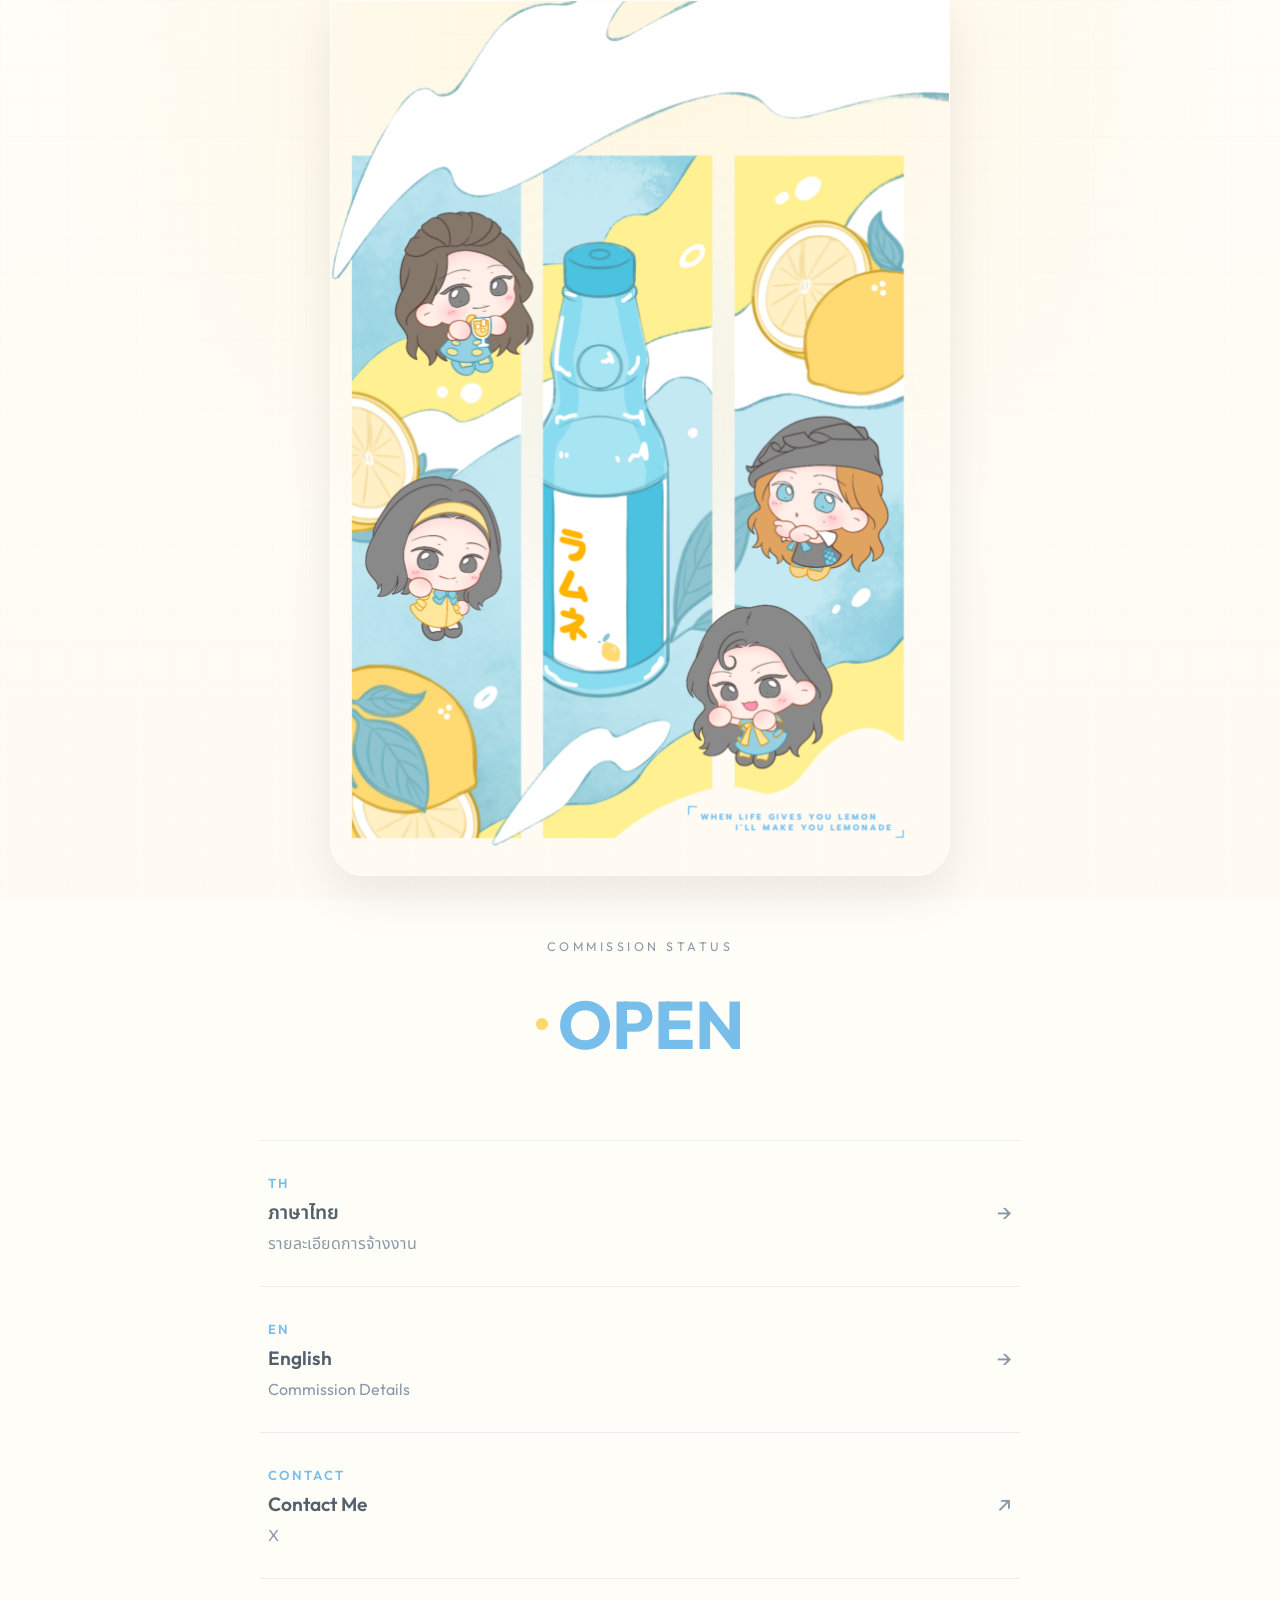
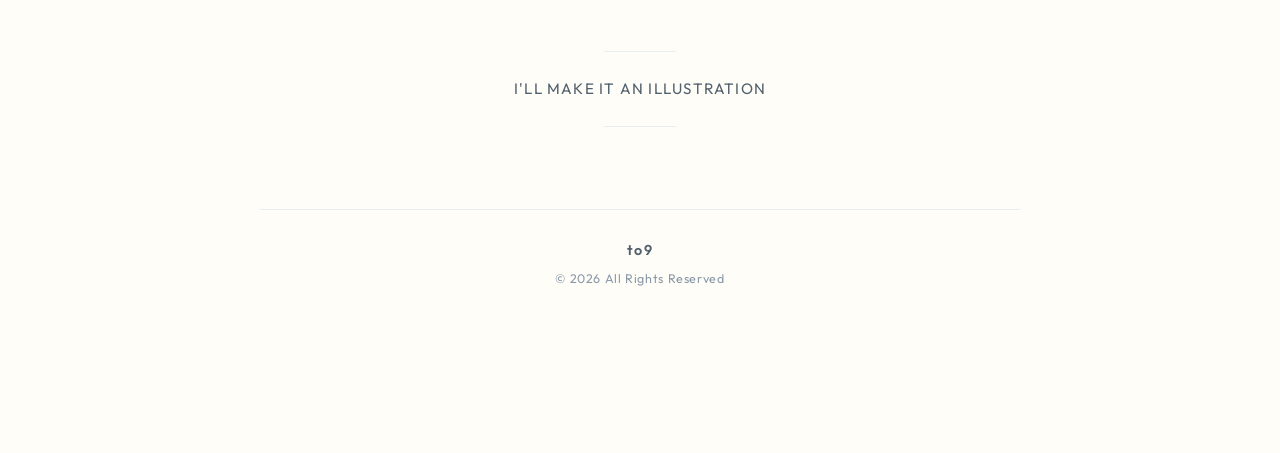
==== index.html @ 86a61d37 "cms" ====
<!DOCTYPE html>
<html lang="en">
<head>
<meta charset="UTF-8">
<meta name="viewport" content="width=device-width,initial-scale=1">
<meta name="description" content="Illustration Commission">
<meta name="theme-color" content="#FFFDF8">
<title>to9 Commission</title>

<link rel="preconnect" href="https://fonts.googleapis.com">
<link rel="preconnect" href="https://fonts.gstatic.com" crossorigin>
<link href="https://fonts.googleapis.com/css2?family=Outfit:wght@300;400;500;600;700&family=Noto+Sans+Thai:wght@300;400;500;600&display=swap" rel="stylesheet">

<link rel="stylesheet" href="css/style.css">
</head>

<body>

<div class="bg"></div>

<main class="container">

<section class="hero">

<img
class="poster"
src="assets/hero.png"
alt="Commission Poster"
loading="eager">

</section>

<section class="status">

<p class="eyebrow">
Commission Status
</p>

<h1 id="status">
<span class="status-dot"></span>
OPEN
</h1>

</section>

<section class="menu">

<a class="menu-item" href="th.html">

<div>

<span class="code">
TH
</span>

<h2>
ภาษาไทย
</h2>

<p>
รายละเอียดการจ้างงาน
</p>

</div>

<span class="arrow">
→
</span>

</a>

<a class="menu-item" href="en.html">

<div>

<span class="code">
EN
</span>

<h2>
English
</h2>

<p>
Commission Details
</p>

</div>

<span class="arrow">
→
</span>

</a>

<a
class="menu-item"
href="https://x.com/to9__s?s=20"
id="contactButton">

<div>

<span class="code">
CONTACT
</span>

<h2>
Contact Me
</h2>

<p>
X
</p>

</div>

<span class="arrow">
↗
</span>

</a>

</section>

<section class="tagline">

<p>

I'LL MAKE IT AN ILLUSTRATION

</p>

</section>

<footer class="footer">

    <div class="footer-line"></div>

    <p class="footer-logo">

        to9

    </p>

    <p class="footer-copy">

        © 2026 All Rights Reserved

    </p>

</footer>

</main>

<script>

const CONFIG = {

    status: "OPEN",

    contact: "#",

    twitter: "#",

    instagram: "#",

    bluesky: "#"

};

const statusElement = document.getElementById("status");
const contactButton = document.getElementById("contactButton");

if (CONFIG.status === "OPEN") {

    statusElement.innerHTML =
    '<span class="status-dot"></span>OPEN';

} else {

    statusElement.innerHTML =
    '<span class="status-dot closed"></span>CLOSED';

}

contactButton.href = CONFIG.contact;

</script>

<script src="js/script.js"></script>

</body>

</html>
---- css/style.css ----
/* ==========================================================
   Ramune × Lemon Commission v2.0
   Mobile First
========================================================== */

:root{

--bg:#FFFDF8;

--surface:#FFFFFF;

--text:#52616D;

--text-light:#8A99A8;

--line:#E6EDF3;

--blue:#78BEEA;

--blue-dark:#5AA8DA;

--yellow:#FFD86A;

--shadow:0 18px 50px rgba(0,0,0,.08);

--radius:22px;

--max-width:720px;

--transition:.28s cubic-bezier(.4,0,.2,1);

}

*{

margin:0;

padding:0;

box-sizing:border-box;

}

html{

scroll-behavior:smooth;

}

body{

font-family:"Outfit","Noto Sans Thai",sans-serif;

background:var(--bg);

color:var(--text);

line-height:1.7;

-webkit-font-smoothing:antialiased;

text-rendering:optimizeLegibility;

overflow-x:hidden;

opacity:1;

transition:opacity .18s ease;

margin: 0;

padding: 0;

}

/* Background */

.bg{

position:fixed;

inset:0;

z-index:-10;

background:

linear-gradient(

180deg,

#FFFDF8 0%,

#FFFBF3 100%

);

}

.bg::before{

content:"";

position:absolute;

inset:0;

background-image:

linear-gradient(

rgba(120,190,234,.06) 1px,

transparent 1px

),

linear-gradient(

90deg,

rgba(120,190,234,.06) 1px,

transparent 1px

);

background-size:34px 34px;

opacity:.45;

}

.bg::after{

content:"";

position:absolute;

inset:0;

background:

radial-gradient(

circle at top,

rgba(255,216,106,.18),

transparent 55%

);

}

/* Container */

.container{

width:min(92%,var(--max-width));

margin:auto;

padding:0px 0 80px;

}

/* Hero */

.hero{

display:flex;

justify-content:center;

}

.poster{

width:100%;

display:block;

border-radius:0 0 30px 30px;

box-shadow:var(--shadow);

border:1px solid rgba(255,255,255,.8);

transition:var(--transition);

}

.poster:hover{

transform:translateY(-4px);

}

/* Status */

.status{

text-align:center;

padding:46px 0 32px;

}

.eyebrow{

font-size:.78rem;

letter-spacing:.28em;

text-transform:uppercase;

color:var(--text-light);

margin-bottom:10px;

}

#status{

display:flex;

justify-content:center;

align-items:center;

gap:10px;

font-size:clamp(2.4rem,8vw,3.8rem);

font-weight:700;

color:var(--blue);

}

.status-dot{

width:12px;

height:12px;

border-radius:50%;

background:var(--yellow);

flex-shrink:0;

}

.status-dot.closed{

background:#BFC7CF;

}

/* ==========================================================
   Menu
========================================================== */

.menu{

display:flex;

flex-direction:column;

gap:0;

margin-top:10px;

}

.menu-item{

display:flex;

align-items:center;

justify-content:space-between;

padding:24px 2px;

text-decoration:none;

color:var(--text);

border-top:1px solid var(--line);

transition:var(--transition);

}

.menu-item:last-child{

border-bottom:1px solid var(--line);

}

.language-left{

display:flex;

align-items:center;

gap:18px;

}

.code{

width:58px;

font-size:.82rem;

font-weight:600;

letter-spacing:.18em;

color:var(--blue);

flex-shrink:0;

}

.menu-item h2{

font-size:1.08rem;

font-weight:600;

margin-bottom:2px;

}

.menu-item p{

font-size:.92rem;

color:var(--text-light);

}

.arrow{

font-size:1.4rem;

color:var(--text-light);

transition:var(--transition);

}

.menu-item:hover{

padding-left:10px;

}

.menu-item:hover .arrow{

transform:translateX(8px);

color:var(--blue);

}

.menu-item:hover h2{

color:var(--blue-dark);

}

/* ==========================================================
   Tagline
========================================================== */

.tagline{

padding:48px 0 54px;

text-align:center;

}

.tagline p{

font-size:.95rem;

letter-spacing:.08em;

color:var(--text);

margin-bottom:10px;

}

.tagline::before{

content:"";

display:block;

width:72px;

height:1px;

margin:0 auto 24px;

background:var(--line);

}

.tagline::after{

content:"";

display:block;

width:72px;

height:1px;

margin:24px auto 0;

background:var(--line);

}

/* ==========================================================
   Footer
========================================================== */

.footer{

padding-bottom:36px;

text-align:center;

}

.footer-line{

width:100%;

height:1px;

background:var(--line);

margin-bottom:28px;

}

.footer-logo{

font-size:.9rem;

font-weight:600;

letter-spacing:.08em;

margin-bottom:6px;

}

.footer-copy{

font-size:.78rem;

color:var(--text-light);

letter-spacing:.05em;

}

/* ==========================================================
   Selection
========================================================== */

::selection{

background:rgba(120,190,234,.22);

color:var(--text);

}

::-moz-selection{

background:rgba(120,190,234,.22);

color:var(--text);

}

/* ==========================================================
   Animation
========================================================== */

.poster,
.status,
.menu-item,
.tagline,
.footer{

opacity:0;

transform:translateY(18px);

animation:fadeUp .8s ease forwards;

}

.status{

animation-delay:.12s;

}

.menu-item:nth-child(1){

animation-delay:.22s;

}

.menu-item:nth-child(2){

animation-delay:.32s;

}

.menu-item:nth-child(3){

animation-delay:.42s;

}

.tagline{

animation-delay:.52s;

}

.footer{

animation-delay:.62s;

}

@keyframes fadeUp{

from{

opacity:0;

transform:translateY(0px);

}

to{

opacity:1;

transform:translateY(0);

}

}

/* ==========================================================
   Hero Glow
========================================================== */

.hero{

position:relative;

}

.hero::before{

content:"";

position:absolute;

width:320px;

height:320px;

left:50%;

top:50%;

transform:translate(-50%,-50%);

background:

radial-gradient(

circle,

rgba(255,216,106,.18),

rgba(120,190,234,.10),

transparent 72%

);

filter:blur(55px);

z-index:-1;

}

/* ==========================================================
   Focus
========================================================== */

a:focus-visible{

outline:2px solid var(--blue);

outline-offset:6px;

border-radius:8px;

}

/* ==========================================================
   Touch
========================================================== */

@media (hover:none){

.poster:hover{

transform:none;

}

.menu-item:hover{

padding-left:2px;

}

.menu-item:hover .arrow{

transform:none;

}

}

/* ==========================================================
   Tablet
========================================================== */

@media(min-width:768px){

.container{

width:min(88%,760px);

padding-top:0px;

padding-bottom:110px;

}

.hero{

padding-top:0px;

}

.poster{

max-width:620px;

border-radius:0 0 34px 34px;

}

.status{

padding-top:60px;

padding-bottom:40px;

}

#status{

font-size:4.2rem;

}

.menu{

margin-top:18px;

}

.menu-item{

padding:28px 8px;

}

.menu-item h2{

font-size:1.2rem;

}

.menu-item p{

font-size:1rem;

}

.tagline{

padding:72px 0;

}

.footer{

padding-top:10px;

padding-bottom:54px;

}

}

/* ==========================================================
   Desktop
========================================================== */

@media(min-width:1200px){

.container{

max-width:760px;

}

.poster{

transition:

transform .35s ease,

box-shadow .35s ease;

}

.poster:hover{

transform:

translateY(-6px);

box-shadow:

0 28px 70px rgba(0,0,0,.10);

}

.menu-item{

transition:

padding .28s ease,

background .28s ease;

}

.menu-item:hover{

background:

rgba(255,255,255,.35);

}

.hero::before{

width:420px;

height:420px;

}

}

/* ==========================================================
   iPhone Safe Area
========================================================== */

@supports (padding:max(0px)){

body{

padding-left:max(0px,env(safe-area-inset-left));

padding-right:max(0px,env(safe-area-inset-right));

padding-bottom:max(0px,env(safe-area-inset-bottom));

}

}

/* ==========================================================
   Small Mobile (≤380px)
========================================================== */

@media (max-width:380px){

.container{

width:90%;

padding-top:0px;

}

.poster{

border-radius: 0 0 22px 22px;

}

#status{

font-size:2rem;

gap:8px;

}

.eyebrow{

font-size:.72rem;

letter-spacing:.18em;

}

.menu-item{

padding:18px 0;

}

.language-left{

gap:14px;

}

.code{

width:46px;

font-size:.72rem;

}

.menu-item h2{

font-size:1rem;

}

.menu-item p{

font-size:.82rem;

}

.arrow{

font-size:1.2rem;

}

.tagline{

padding:40px 0;

}

}

/* ==========================================================
   Large Desktop
========================================================== */

@media (min-width:1440px){

.container{

max-width:820px;

}

.poster{

max-width:680px;

}

.hero::before{

width:500px;

height:500px;

}

}

/* ==========================================================
   Reduced Motion
========================================================== */

@media (prefers-reduced-motion:reduce){

*{

animation:none !important;

transition:none !important;

scroll-behavior:auto !important;

}

.poster{

transform:none !important;

}

}

/* ==========================================================
   Print
========================================================== */

@media print{

body{

background:#fff;

color:#000;

}

.bg{

display:none;

}

.menu-item{

color:#000;

}

.arrow{

display:none;

}

.footer{

padding-top:20px;

}

}

/* ==========================================================
   Status Theme
========================================================== */

.status-open{

color:var(--blue);

}

.status-open .status-dot{

background:var(--yellow);

}

.status-closed{

color:var(--text-light);

}

.status-closed .status-dot{

background:#C6CDD4;

}

/* ==========================================================
   Utility
========================================================== */

.hidden{

display:none !important;

}

.center{

text-align:center;

}

.mt-24{

margin-top:24px;

}

.mt-40{

margin-top:40px;

}

.mb-24{

margin-bottom:24px;

}

.mb-40{

margin-bottom:40px;

}

.w-full{

width:100%;

}

/* ==========================================================
   Future Pages
========================================================== */

.page-content{

padding-top:32px;

padding-bottom:72px;

}

.page-content h1{

font-size:2rem;

font-weight:700;

margin-bottom:18px;

}

.page-content h2{

font-size:1.2rem;

margin:36px 0 12px;

}

.page-content p{

margin-bottom:14px;

color:var(--text);

}

.page-content ul{

padding-left:20px;

margin-bottom:20px;

}

.page-content li{

margin-bottom:8px;

}

.page-back{

display:inline-flex;

align-items:center;

gap:8px;

text-decoration:none;

color:var(--blue);

margin-bottom:30px;

transition:var(--transition);

}

.page-back:hover{

gap:14px;

}

/* ==========================================================
   End
========================================================== */

body.page-leave{
    opacity:0;
}
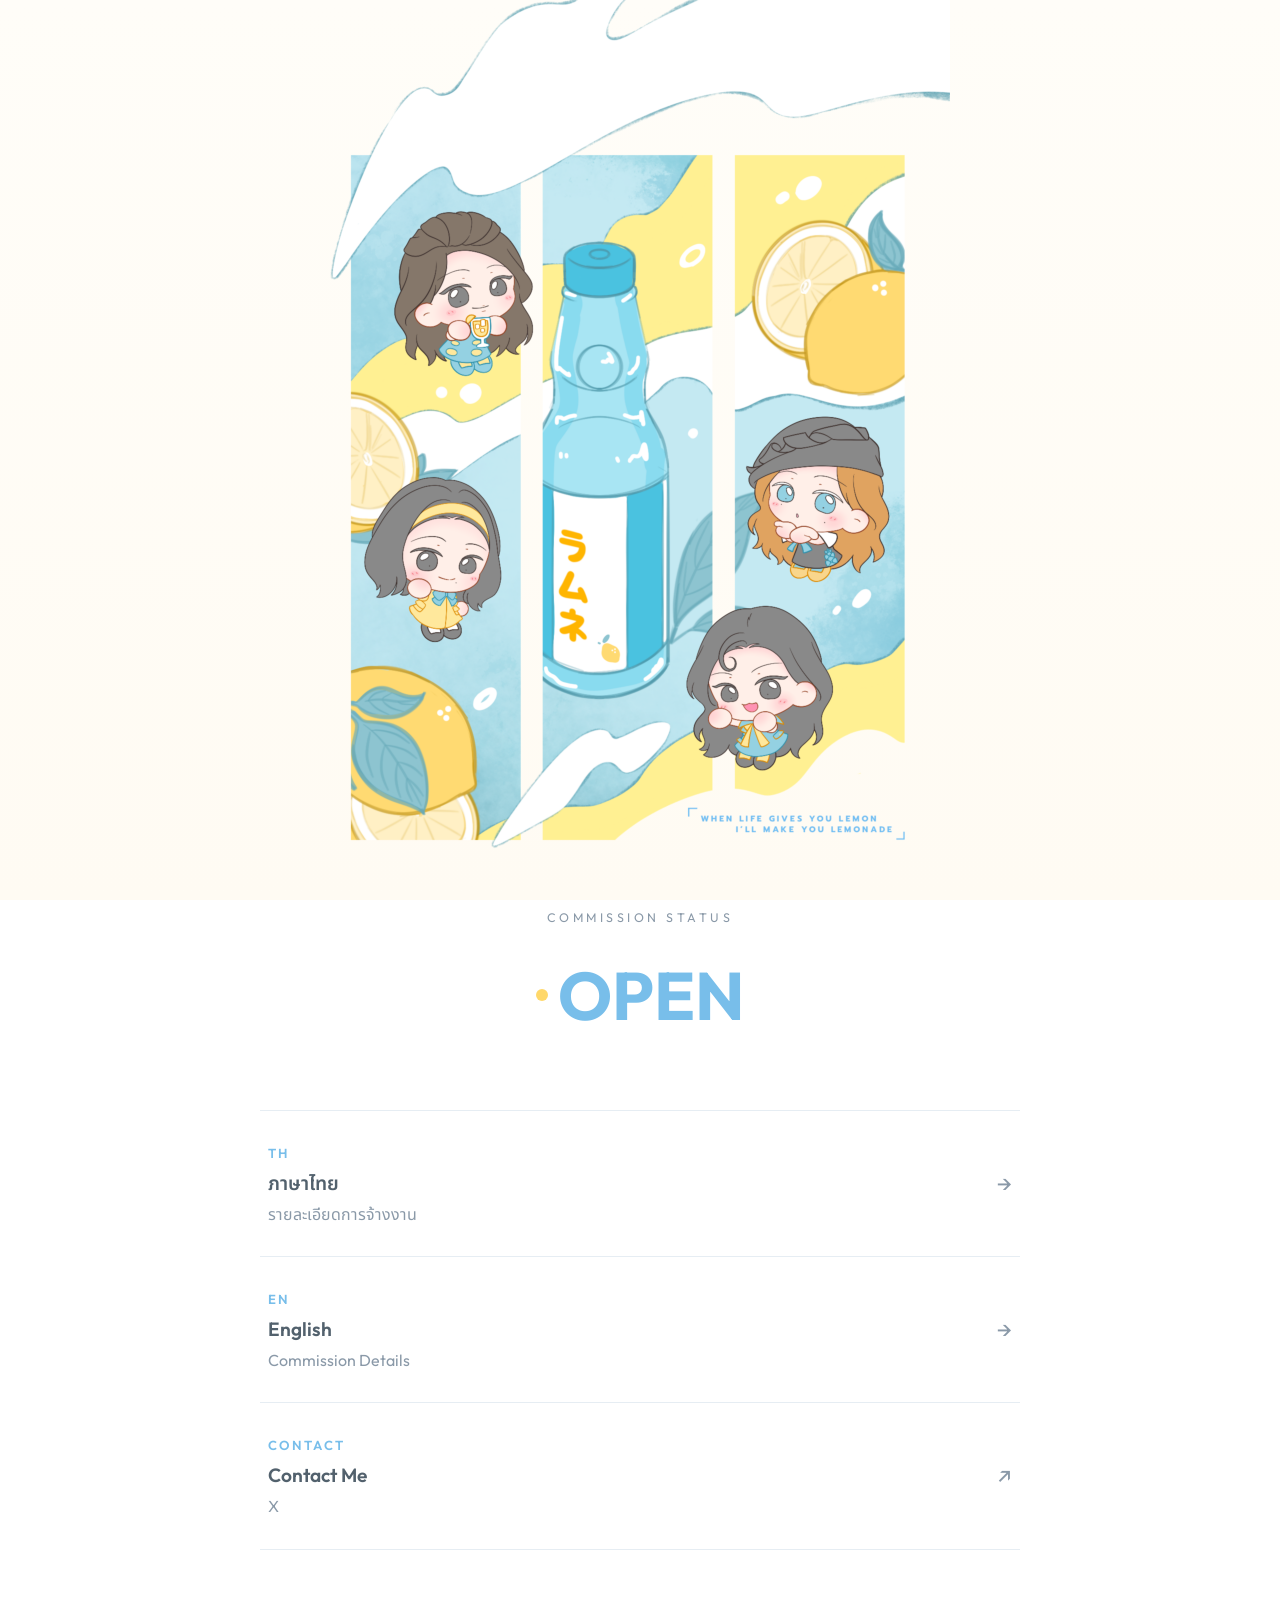
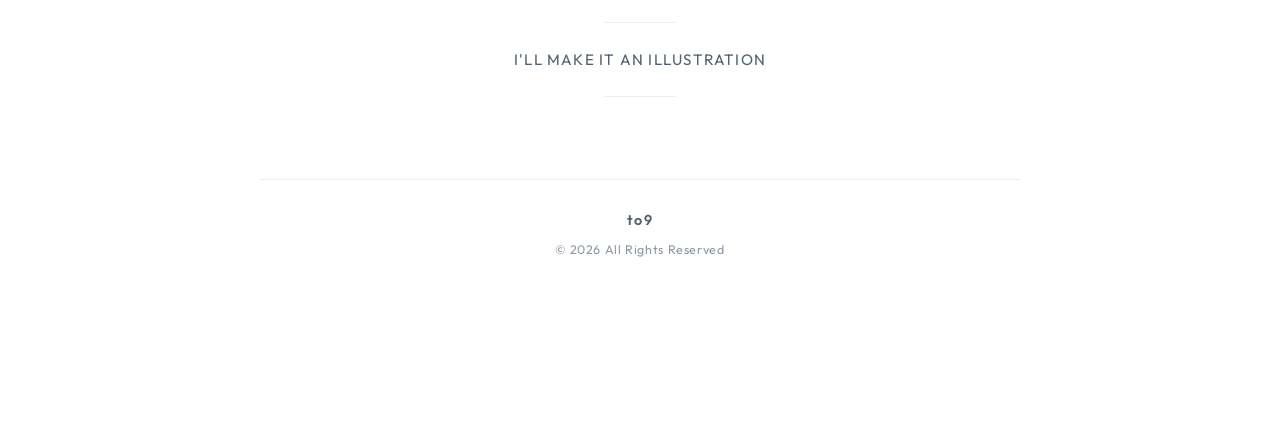
==== commit b5972ab9: "cms" ====
--- a/index.html
+++ b/index.html
@@ -95,7 +95,7 @@
 
 <a
 class="menu-item"
-href="https://x.com/to9__s?s=20"
+href="x.com/to9__s"
 id="contactButton">
 
 <div>
--- a/css/style.css
+++ b/css/style.css
@@ -51,8 +51,6 @@
 
 font-family:"Outfit","Noto Sans Thai",sans-serif;
 
-background:var(--bg);
-
 color:var(--text);
 
 line-height:1.7;
@@ -103,13 +101,13 @@
 
 position:absolute;
 
-inset:0;
+inset:1;
 
 background-image:
 
 linear-gradient(
 
-rgba(120,190,234,.06) 1px,
+rgba(120,190,234,.12) 1px,
 
 transparent 1px
 
@@ -119,7 +117,7 @@
 
 90deg,
 
-rgba(120,190,234,.06) 1px,
+rgba(120,190,234,.12) 1px,
 
 transparent 1px
 
@@ -127,29 +125,13 @@
 
 background-size:34px 34px;
 
-opacity:.45;
-
-}
-
-.bg::after{
-
-content:"";
-
-position:absolute;
-
-inset:0;
-
-background:
-
-radial-gradient(
-
-circle at top,
-
-rgba(255,216,106,.18),
-
-transparent 55%
-
-);
+background-attachment: fixed;
+
+opacity:1;
+
+z-index: 100;
+
+pointer-events: none;
 
 }
 
@@ -157,7 +139,7 @@
 
 .container{
 
-width:min(92%,var(--max-width));
+width:min(100%,var(--max-width));
 
 margin:auto;
 
@@ -183,10 +165,6 @@
 
 border-radius:0 0 30px 30px;
 
-box-shadow:var(--shadow);
-
-border:1px solid rgba(255,255,255,.8);
-
 transition:var(--transition);
 
 }
@@ -203,7 +181,7 @@
 
 text-align:center;
 
-padding:46px 0 32px;
+padding:20px 0 32px;
 
 }
 
@@ -581,42 +559,6 @@
 
 }
 
-.hero::before{
-
-content:"";
-
-position:absolute;
-
-width:320px;
-
-height:320px;
-
-left:50%;
-
-top:50%;
-
-transform:translate(-50%,-50%);
-
-background:
-
-radial-gradient(
-
-circle,
-
-rgba(255,216,106,.18),
-
-rgba(120,190,234,.10),
-
-transparent 72%
-
-);
-
-filter:blur(55px);
-
-z-index:-1;
-
-}
-
 /* ==========================================================
    Focus
 ========================================================== */
@@ -689,7 +631,7 @@
 
 .status{
 
-padding-top:60px;
+padding-top:30px;
 
 padding-bottom:40px;
 
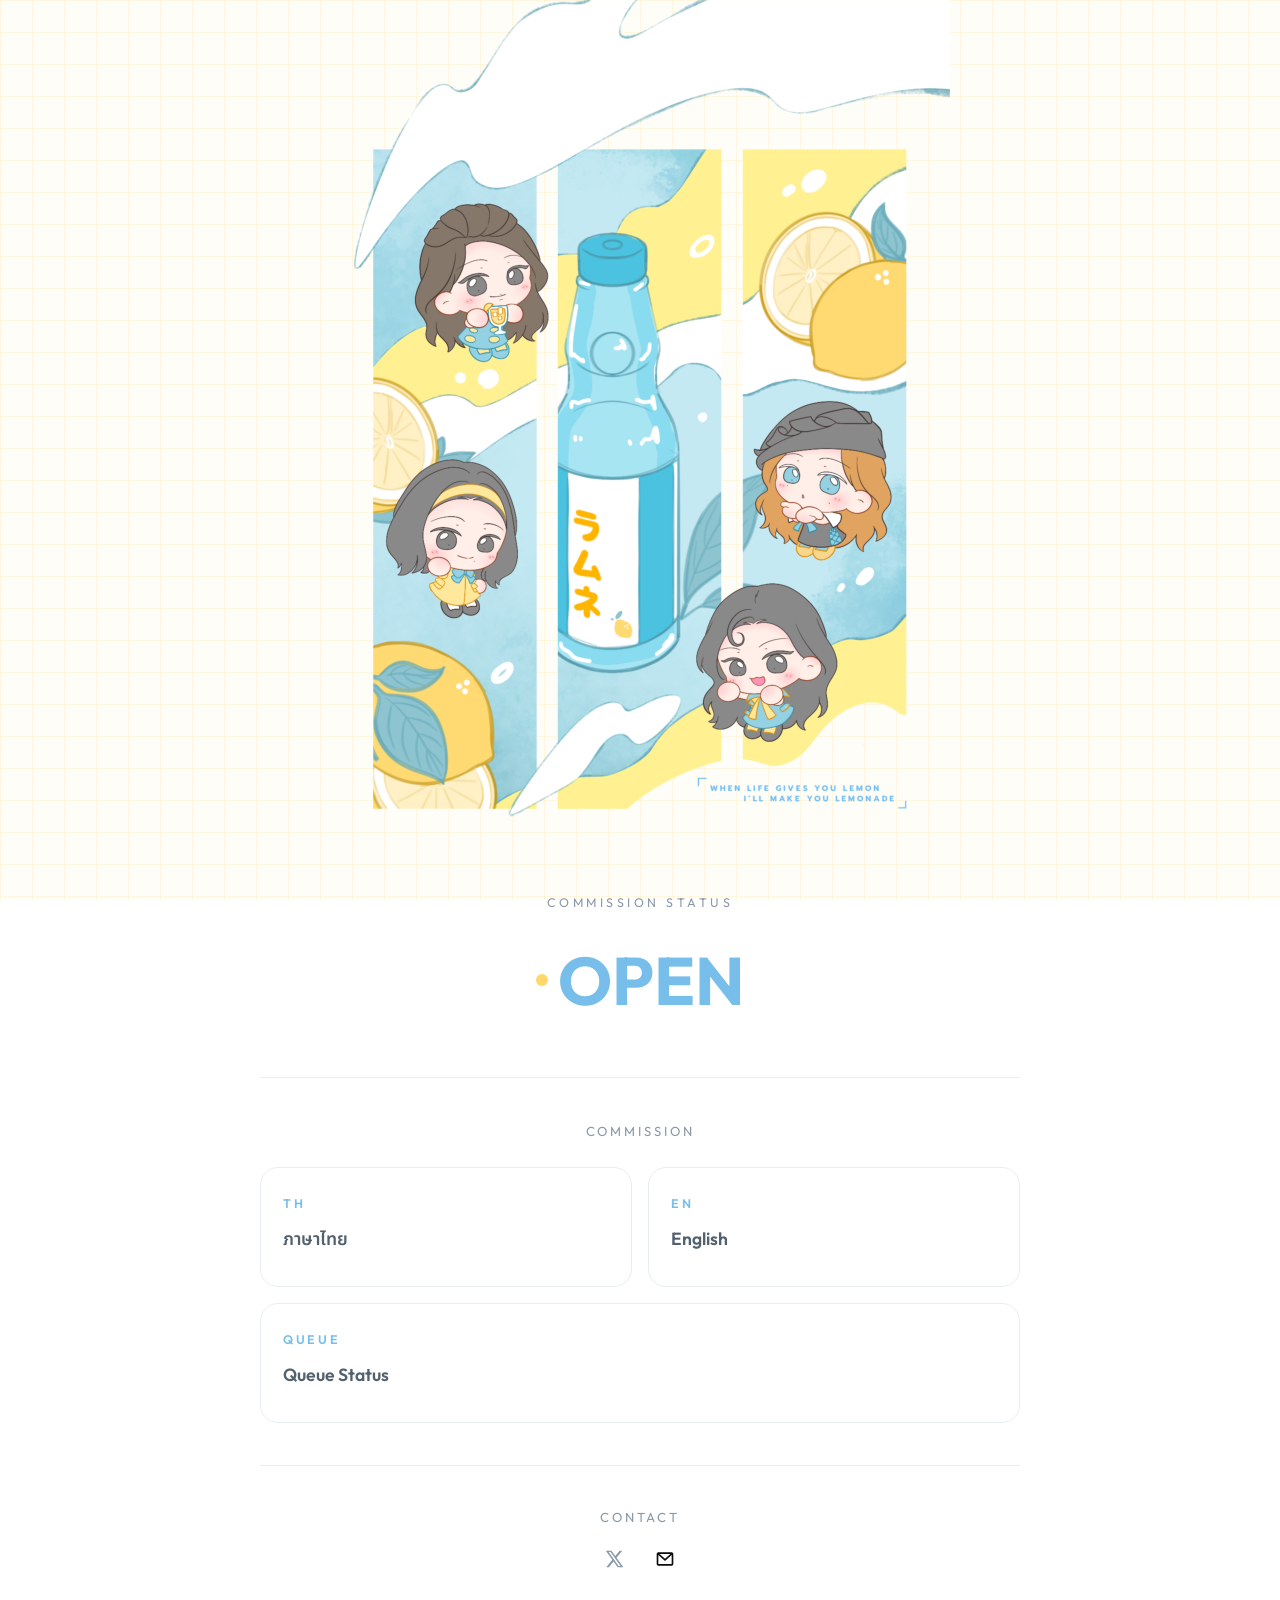
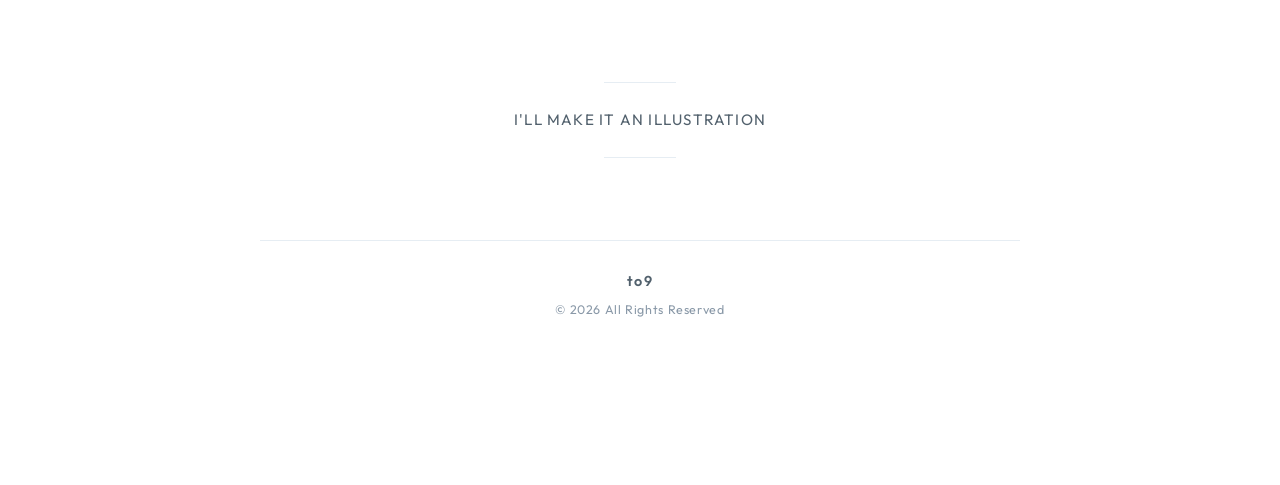
==== commit ce68c6cb: "cms" ====
--- a/index.html
+++ b/index.html
@@ -43,82 +43,83 @@
 
 </section>
 
-<section class="menu">
+<section class="details">
 
-<a class="menu-item" href="th.html">
+    <p class="section-title">
+        Commission
+    </p>
 
-<div>
+    <div class="detail-grid">
 
-<span class="code">
-TH
-</span>
+        <a href="th.html" class="detail-card">
 
-<h2>
-ภาษาไทย
-</h2>
+            <span class="detail-code">
+                TH
+            </span>
 
-<p>
-รายละเอียดการจ้างงาน
-</p>
+            <h3>
+                ภาษาไทย
+            </h3>
 
-</div>
+        </a>
 
-<span class="arrow">
-→
-</span>
+        <a href="en.html" class="detail-card">
 
-</a>
+            <span class="detail-code">
+                EN
+            </span>
 
-<a class="menu-item" href="en.html">
+            <h3>
+                English
+            </h3>
 
-<div>
+        </a>
 
-<span class="code">
-EN
-</span>
+        <a href="queue.html" class="detail-card detail-card-wide">
 
-<h2>
-English
-</h2>
+            <span class="detail-code">
+                QUEUE
+            </span>
 
-<p>
-Commission Details
-</p>
+            <h3>
+                Queue Status
+            </h3>
 
-</div>
+        </a>
 
-<span class="arrow">
-→
-</span>
+    </div>
 
-</a>
+</section>
 
-<a
-class="menu-item"
-href="x.com/to9__s"
-id="contactButton">
+<section class="contact">
 
-<div>
+    <p class="contact-title">
 
-<span class="code">
-CONTACT
-</span>
+        Contact
 
-<h2>
-Contact Me
-</h2>
+    </p>
 
-<p>
-X
-</p>
+    <div class="contact-icons">
 
-</div>
+        <a
+        href="https://x.com/to9__s"
+        target="_blank"
+        aria-label="X">
 
-<span class="arrow">
-↗
-</span>
+            <svg xmlns="http://www.w3.org/2000/svg" width="24" height="24" fill="currentColor" viewBox="0 0 24 24">
+  <path d="M13.795 10.533 20.68 2h-3.073l-5.255 6.517L7.69 2H1l7.806 10.91L1.47 22h3.074l5.705-7.07L15.31 22H22l-8.205-11.467Zm-2.38 2.95L9.97 11.464 4.36 3.627h2.31l4.528 6.317 1.443 2.02 6.018 8.409h-2.31l-4.934-6.89Z"/>
+</svg>
 
-</a>
+        </a>
+
+        <a href="mailto:the29th.7@gmail.com?subject=Commission Inquiry"
+   aria-label="Email">
+
+            <svg width="24" height="24" viewBox="0 0 24 24" fill="none" xmlns="http://www.w3.org/2000/svg"><path d="M2 6a2 2 0 0 1 2-2h16a2 2 0 0 1 2 2v12a2 2 0 0 1-2 2H4a2 2 0 0 1-2-2V6zm3.519 0L12 11.671 18.481 6H5.52zM20 7.329l-7.341 6.424a1 1 0 0 1-1.318 0L4 7.329V18h16V7.329z" fill="#0D0D0D"/></svg>
+
+        </a>
+
+    </div>
 
 </section>
 
--- a/css/style.css
+++ b/css/style.css
@@ -71,7 +71,9 @@
 
 }
 
-/* Background */
+/* ==========================================================
+   Background Grid
+========================================================== */
 
 .bg{
 
@@ -81,57 +83,22 @@
 
 z-index:-10;
 
-background:
+background-color:#FFFDF8;
+
+background-image:
 
 linear-gradient(
-
-180deg,
-
-#FFFDF8 0%,
-
-#FFFBF3 100%
-
+rgba(255,220,120,.18) 1px,
+transparent 1px
+),
+
+linear-gradient(
+90deg,
+rgba(255,220,120,.18) 1px,
+transparent 1px
 );
 
-}
-
-.bg::before{
-
-content:"";
-
-position:absolute;
-
-inset:1;
-
-background-image:
-
-linear-gradient(
-
-rgba(120,190,234,.12) 1px,
-
-transparent 1px
-
-),
-
-linear-gradient(
-
-90deg,
-
-rgba(120,190,234,.12) 1px,
-
-transparent 1px
-
-);
-
-background-size:34px 34px;
-
-background-attachment: fixed;
-
-opacity:1;
-
-z-index: 100;
-
-pointer-events: none;
+background-size:32px 32px;
 
 }
 
@@ -181,7 +148,7 @@
 
 text-align:center;
 
-padding:20px 0 32px;
+padding:0px 0 32px;
 
 }
 
@@ -631,7 +598,7 @@
 
 .status{
 
-padding-top:30px;
+padding-top:15px;
 
 padding-bottom:40px;
 
@@ -840,6 +807,26 @@
 .tagline{
 
 padding:40px 0;
+
+}
+
+.detail-grid{
+
+gap:12px;
+
+}
+
+.detail-card{
+
+padding:18px;
+
+min-height:105px;
+
+}
+
+.detail-card h3{
+
+font-size:1rem;
 
 }
 
@@ -1093,4 +1080,448 @@
 
 body.page-leave{
     opacity:0;
+}
+
+/* ==========================================================
+   Details
+========================================================== */
+
+.details{
+
+padding:42px 0;
+
+border-top:1px solid var(--line);
+
+}
+
+.section-title{
+
+text-align:center;
+
+font-size:.82rem;
+
+letter-spacing:.22em;
+
+text-transform:uppercase;
+
+color:var(--text-light);
+
+margin-bottom:24px;
+
+}
+
+.detail-grid{
+
+display:grid;
+
+grid-template-columns:repeat(2,1fr);
+
+gap:16px;
+
+}
+
+.detail-card{
+
+display:flex;
+
+flex-direction:column;
+
+justify-content:center;
+
+text-decoration:none;
+
+background:var(--surface);
+
+border:1px solid var(--line);
+
+border-radius:18px;
+
+padding:22px;
+
+min-height:120px;
+
+color:var(--text);
+
+transition:var(--transition);
+
+}
+
+.detail-card:hover{
+
+transform:translateY(-4px);
+
+border-color:var(--blue);
+
+box-shadow:0 12px 28px rgba(0,0,0,.05);
+
+}
+
+.detail-code{
+
+font-size:.78rem;
+
+letter-spacing:.22em;
+
+color:var(--blue);
+
+margin-bottom:10px;
+
+font-weight:600;
+
+}
+
+.detail-card h3{
+
+font-size:1.1rem;
+
+font-weight:600;
+
+margin-bottom:6px;
+
+}
+
+.detail-card p{
+
+font-size:.88rem;
+
+color:var(--text-light);
+
+}
+
+/* Contact */
+
+.contact{
+
+padding:40px 0;
+
+text-align:center;
+
+border-top:1px solid var(--line);
+
+}
+
+.contact-title{
+
+font-size:.82rem;
+
+letter-spacing:.22em;
+
+text-transform:uppercase;
+
+color:var(--text-light);
+
+margin-bottom:20px;
+
+}
+
+.contact-icons{
+
+display:flex;
+
+justify-content:center;
+
+align-items:center;
+
+gap:28px;
+
+}
+
+.contact-icons a{
+
+display:flex;
+
+align-items:center;
+
+justify-content:center;
+
+width:22px;
+
+height:22px;
+
+color:var(--text-light);
+
+transition:var(--transition);
+
+}
+
+.contact-icons a:hover{
+
+color:var(--blue);
+
+transform:scale(1.08);
+
+}
+
+.contact-icons svg{
+
+width:20px;
+
+height:20px;
+
+fill:currentColor;
+
+}
+
+.detail-card-wide{
+
+    grid-column:1 / -1;
+
+}
+
+/* ==========================================================
+   Detail Page
+========================================================== */
+
+.page-content{
+    padding-top:48px;
+    padding-bottom:72px;
+}
+
+.page-back{
+    display:inline-flex;
+    align-items:center;
+    gap:6px;
+    margin-bottom:40px;
+
+    text-decoration:none;
+
+    color:var(--text-light);
+
+    font-size:.92rem;
+
+    transition:var(--transition);
+}
+
+.page-back:hover{
+    color:var(--blue);
+}
+
+/* ---------- Header ---------- */
+
+.page-header{
+
+    margin-bottom:52px;
+
+}
+
+.page-label{
+
+    display:inline-block;
+
+    font-size:.75rem;
+
+    letter-spacing:.22em;
+
+    text-transform:uppercase;
+
+    color:var(--blue);
+
+    margin-bottom:10px;
+
+}
+
+.page-header h1{
+
+    font-size:2rem;
+
+    font-weight:600;
+
+    margin-bottom:14px;
+
+    color:var(--text);
+
+}
+
+.page-header p{
+
+    color:var(--text-light);
+
+    line-height:1.8;
+
+    font-size:.96rem;
+
+}
+
+/* ---------- Section ---------- */
+
+.info-section{
+
+    padding:36px 0;
+
+    border-top:1px solid var(--line);
+
+}
+
+.info-section:last-of-type{
+
+    border-bottom:1px solid var(--line);
+
+}
+
+.info-section h2{
+
+    font-size:1.05rem;
+
+    font-weight:600;
+
+    margin-bottom:18px;
+
+    color:var(--text);
+
+}
+
+.info-content{
+
+    color:var(--text-light);
+
+    line-height:1.9;
+
+}
+
+.info-content ul{
+
+    padding-left:20px;
+
+}
+
+.info-content li{
+
+    margin-bottom:10px;
+
+}
+
+/* ---------- Price ---------- */
+
+.price-wrapper{
+
+    margin-top:10px;
+
+}
+
+.price-image{
+
+    display:block;
+
+    width:100%;
+
+    border-radius:18px;
+
+    border:1px solid var(--line);
+
+}
+
+/* ---------- Request ---------- */
+
+.request-section{
+
+    padding-top:56px;
+
+    text-align:center;
+
+}
+
+.request-caption{
+
+    font-size:.9rem;
+
+    color:var(--text-light);
+
+    margin-bottom:18px;
+
+}
+
+.request-button{
+
+    display:flex;
+
+    justify-content:center;
+
+    align-items:center;
+
+    width:100%;
+
+    max-width:340px;
+
+    height:56px;
+
+    margin:0 auto;
+
+    border-radius:18px;
+
+    background:var(--blue);
+
+    color:white;
+
+    text-decoration:none;
+
+    font-weight:600;
+
+    transition:var(--transition);
+
+}
+
+.request-button:hover{
+
+    transform:translateY(-3px);
+
+    background:#6BB7E8;
+
+}
+
+/* ---------- Footer ---------- */
+
+.page-footer{
+
+    text-align:center;
+
+    padding-top:60px;
+
+    color:var(--text-light);
+
+}
+
+.page-footer p{
+
+    margin-bottom:6px;
+
+    font-weight:500;
+
+}
+
+.page-footer span{
+
+    font-size:.85rem;
+
+}
+
+/* ---------- Responsive ---------- */
+
+@media (max-width:640px){
+
+    .page-content{
+
+        padding-top:36px;
+
+        padding-bottom:56px;
+
+    }
+
+    .page-header h1{
+
+        font-size:1.75rem;
+
+    }
+
+    .info-section{
+
+        padding:30px 0;
+
+    }
+
+    .request-button{
+
+        max-width:100%;
+
+    }
+
 }
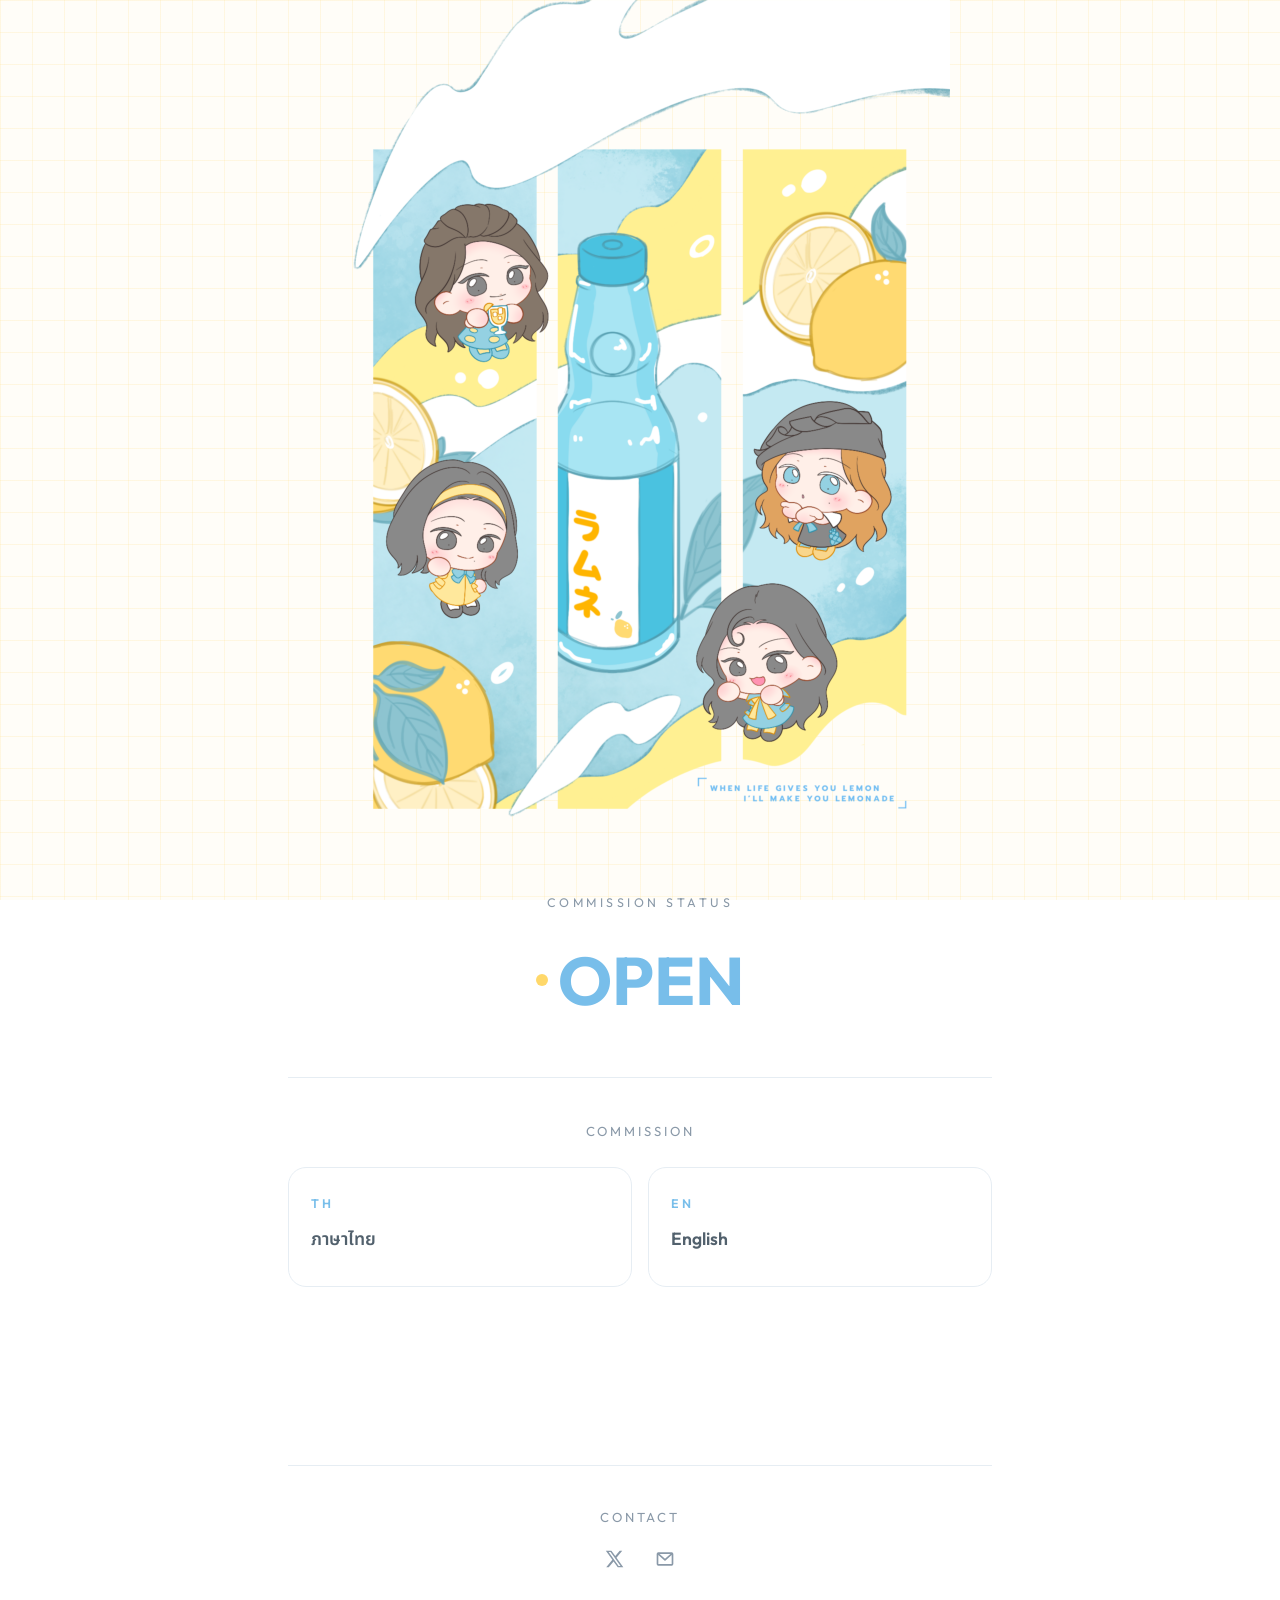
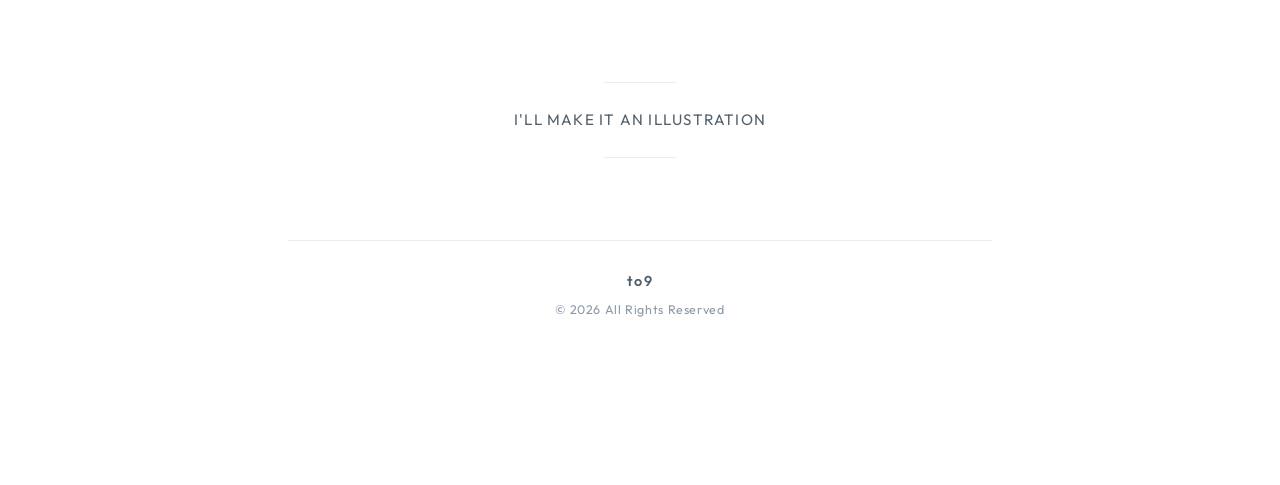
==== commit 49ea0d98: "cms" ====
--- a/index.html
+++ b/index.html
@@ -115,7 +115,7 @@
         <a href="mailto:the29th.7@gmail.com?subject=Commission Inquiry"
    aria-label="Email">
 
-            <svg width="24" height="24" viewBox="0 0 24 24" fill="none" xmlns="http://www.w3.org/2000/svg"><path d="M2 6a2 2 0 0 1 2-2h16a2 2 0 0 1 2 2v12a2 2 0 0 1-2 2H4a2 2 0 0 1-2-2V6zm3.519 0L12 11.671 18.481 6H5.52zM20 7.329l-7.341 6.424a1 1 0 0 1-1.318 0L4 7.329V18h16V7.329z" fill="#0D0D0D"/></svg>
+            <svg width="24" height="24" viewBox="0 0 24 24" fill="none" xmlns="http://www.w3.org/2000/svg"><path d="M2 6a2 2 0 0 1 2-2h16a2 2 0 0 1 2 2v12a2 2 0 0 1-2 2H4a2 2 0 0 1-2-2V6zm3.519 0L12 11.671 18.481 6H5.52zM20 7.329l-7.341 6.424a1 1 0 0 1-1.318 0L4 7.329V18h16V7.329z" fill="currentColor"/></svg>
 
         </a>
 
@@ -153,41 +153,6 @@
 
 </main>
 
-<script>
-
-const CONFIG = {
-
-    status: "OPEN",
-
-    contact: "#",
-
-    twitter: "#",
-
-    instagram: "#",
-
-    bluesky: "#"
-
-};
-
-const statusElement = document.getElementById("status");
-const contactButton = document.getElementById("contactButton");
-
-if (CONFIG.status === "OPEN") {
-
-    statusElement.innerHTML =
-    '<span class="status-dot"></span>OPEN';
-
-} else {
-
-    statusElement.innerHTML =
-    '<span class="status-dot closed"></span>CLOSED';
-
-}
-
-contactButton.href = CONFIG.contact;
-
-</script>
-
 <script src="js/script.js"></script>
 
 </body>
--- a/css/style.css
+++ b/css/style.css
@@ -110,7 +110,7 @@
 
 margin:auto;
 
-padding:0px 0 80px;
+padding:0 28px 80px;
 
 }
 
@@ -449,6 +449,9 @@
 .poster,
 .status,
 .menu-item,
+.details,
+.detail-card,
+.contact,
 .tagline,
 .footer{
 
@@ -458,6 +461,50 @@
 
 animation:fadeUp .8s ease forwards;
 
+}
+
+.status{
+    animation-delay:.12s;
+}
+
+.menu-item:nth-child(1){
+    animation-delay:.22s;
+}
+
+.menu-item:nth-child(2){
+    animation-delay:.32s;
+}
+
+.menu-item:nth-child(3){
+    animation-delay:.42s;
+}
+
+.details{
+    animation-delay:.52s;
+}
+
+.detail-card:nth-child(1){
+    animation-delay:.58s;
+}
+
+.detail-card:nth-child(2){
+    animation-delay:.64s;
+}
+
+.detail-card:nth-child(3){
+    animation-delay:.70s;
+}
+
+.contact{
+    animation-delay:.78s;
+}
+
+.tagline{
+    animation-delay:.86s;
+}
+
+.footer{
+    animation-delay:.94s;
 }
 
 .status{
